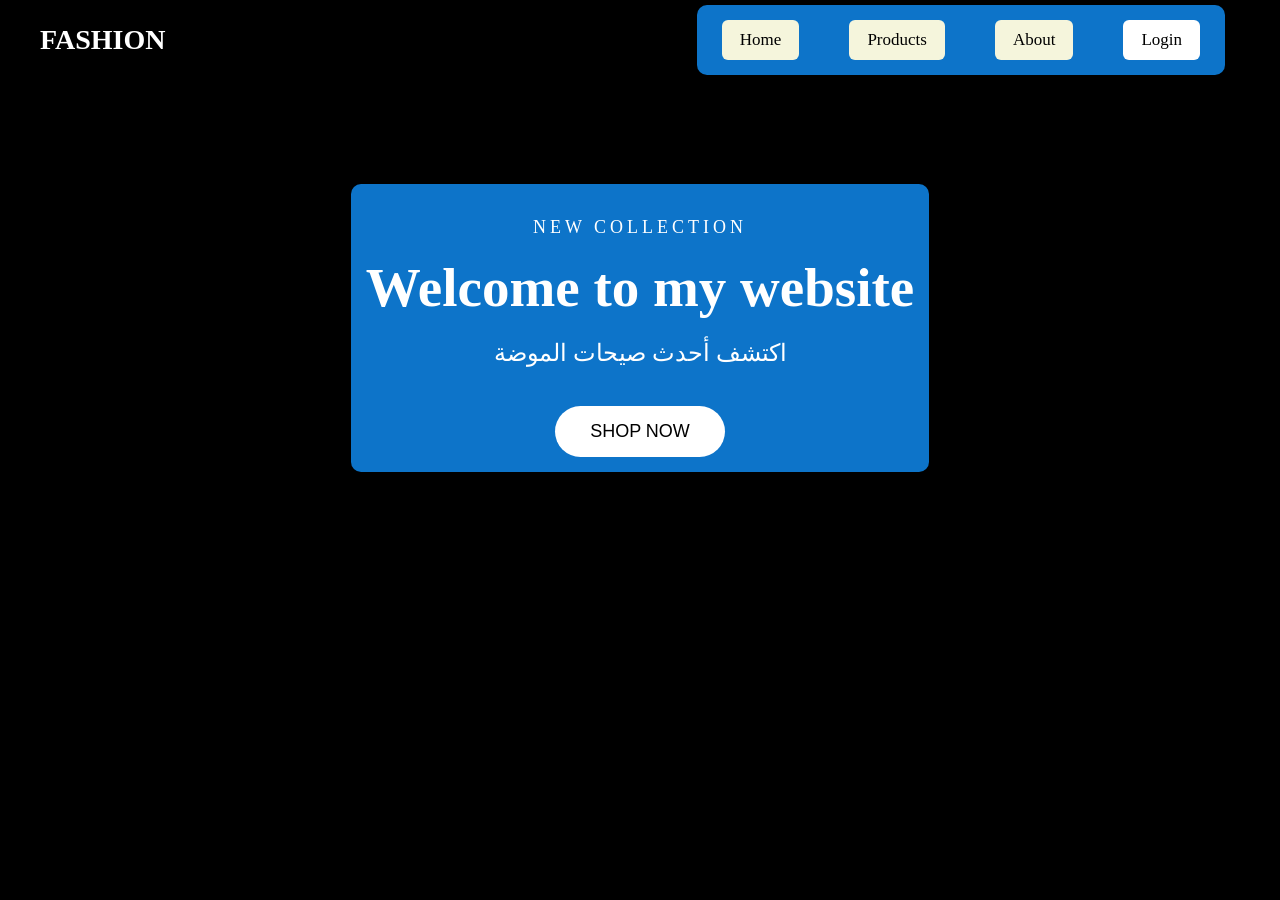
==== index.html @ d84d2590 "Add files via upload fashion-website" ====
<!DOCTYPE html>
<html lang="en">
<head>
    <title>Ebaz</title>
    <link rel="stylesheet" href="style.css">
    
</head>
<body>

    

</a>

</div>
<section class="hero">

    <div class="hero-text">
        <p>NEW COLLECTION</p>

        <h1 class="x">Welcome to my website</h1>

        <h2 class="x">اكتشف أحدث صيحات الموضة</h2>

        <a href="services.html">
            <button class="y">SHOP NOW</button>
        </a>
    </div>

</section>
<nav class="navbar">

    <h2 class="logo">FASHION</h2>

    <div class="nav-links">
        <a href="index.html">Home</a>
        <a href="services.html">Products</a>
        <a href="#">About</a>
        <a href="LOg in.html">Login</a>
    </div>

</nav>
</body>
</html>
---- style.css ----
body{
padding: 20px;
    background-color: rgb(0, 0, 0);
}
    
h1{
    color: rgb(13, 114, 155);
font-size: 35px;
    text-align: center;
}
p{
    font-size: 18px;
    text-align: center;
}
button{
    background-color:rgb(235, 229, 234) ;
    color: white;
    padding: 10px 20px;
    border: none;
    border-radius: 5px;
}
div{
    background-color: rgb(13, 116, 201);
    padding: 15px;
    margin: 15px;
    border-radius: 10px;
}
nav{
    text-align: center;
    margin-bottom: 15px;
}
nav a {
    text-decoration: none;
    margin: 0 10px;
     color: rgb(12, 156, 212);
     font-size: 18px;
     background-color: beige;
     border-radius: 8px;
     padding: 8px 15px;
     font-size: 12px;
      cursor: pointer;
      border: none;
}
button:hover{
   background-color: rgb(13, 139, 197);
    cursor:  poin}
.button{ color: black;}

body {
    animation: pageShow 1s ease;
}

.hero {
    min-height: 600px;
    display: flex;
    justify-content: center;
    align-items: center;
    text-align: center;
    background-image: linear-gradient(
    rgba(0, 0, 0, 0.5),
    rgba(0, 0, 0, 0.5)
), url("img/—Pngtree—men\'s\ shirts\ cotton\ fabrics\ wearing_6933161.png");

background-size: cover;
background-position: center;
    color: white;
        animation: heroImage 1.5s ease;
}

@keyframes heroImage {
    from {
        opacity: 0;
        transform: scale(1.05);
    }

    to {
        opacity: 1;
        transform: scale(1);
    }
}


.hero-text {
    animation: heroShow 1.2s ease;
}


.hero-text p {
    font-size: 18px;
    letter-spacing: 4px;
}

.hero-text h1 {
    font-size: 55px;
    margin: 15px 0;
}

.hero-text h2 {
    font-size: 24px;
    font-weight: normal;
}

.hero-text button {
    margin-top: 20px;
    padding: 15px 35px;
    border: none;
    border-radius: 8px;
    cursor: pointer;
    font-size: 18px;
    transition: 0.3s;
}

.hero-text button:hover {
    transform: scale(1.08);
}

@keyframes heroShow {
    from {
        opacity: 0;
        transform: translateY(50px);
    }

    to {
        opacity: 1;
        transform: translateY(0);
    }
}
.x{
    color: white;
}
.y{
    color: black;
}

.navbar {
    position: absolute;
    top: 0;
    left: 0;
    width: 100%;
    height: 80px;

    display: flex;
    align-items: center;
    justify-content: space-between;

    padding: 0 40px;
    box-sizing: border-box;

    z-index: 10;
}

.logo {
    color: white;
    font-size: 28px;
}

.nav-links {
    display: flex;
    gap: 30px;
}

.nav-links a {
    color: rgb(0, 0, 0);
    text-decoration: none;
    font-size: 17px;
    transition: 0.3s;
    padding: 10px 18px;
    border-radius: 6px;
}

.nav-links a:hover {
    color: #138a92;
    transform: translateY(-2px);
}
.nav-links a:last-child {
    background-color: white;
    color: black;
}

.nav-links a:last-child:hover {
    background-color: black;
    color: white;
}
.hero-text button {
    background: white;
    color: black;
    padding: 15px 35px;
    border: none;
    border-radius: 30px;
    font-size: 18px;
    cursor: pointer;
    transition: 0.3s;
}

.hero-text button:hover {
    transform: scale(1.1);
    background: black;
    color: white;
}
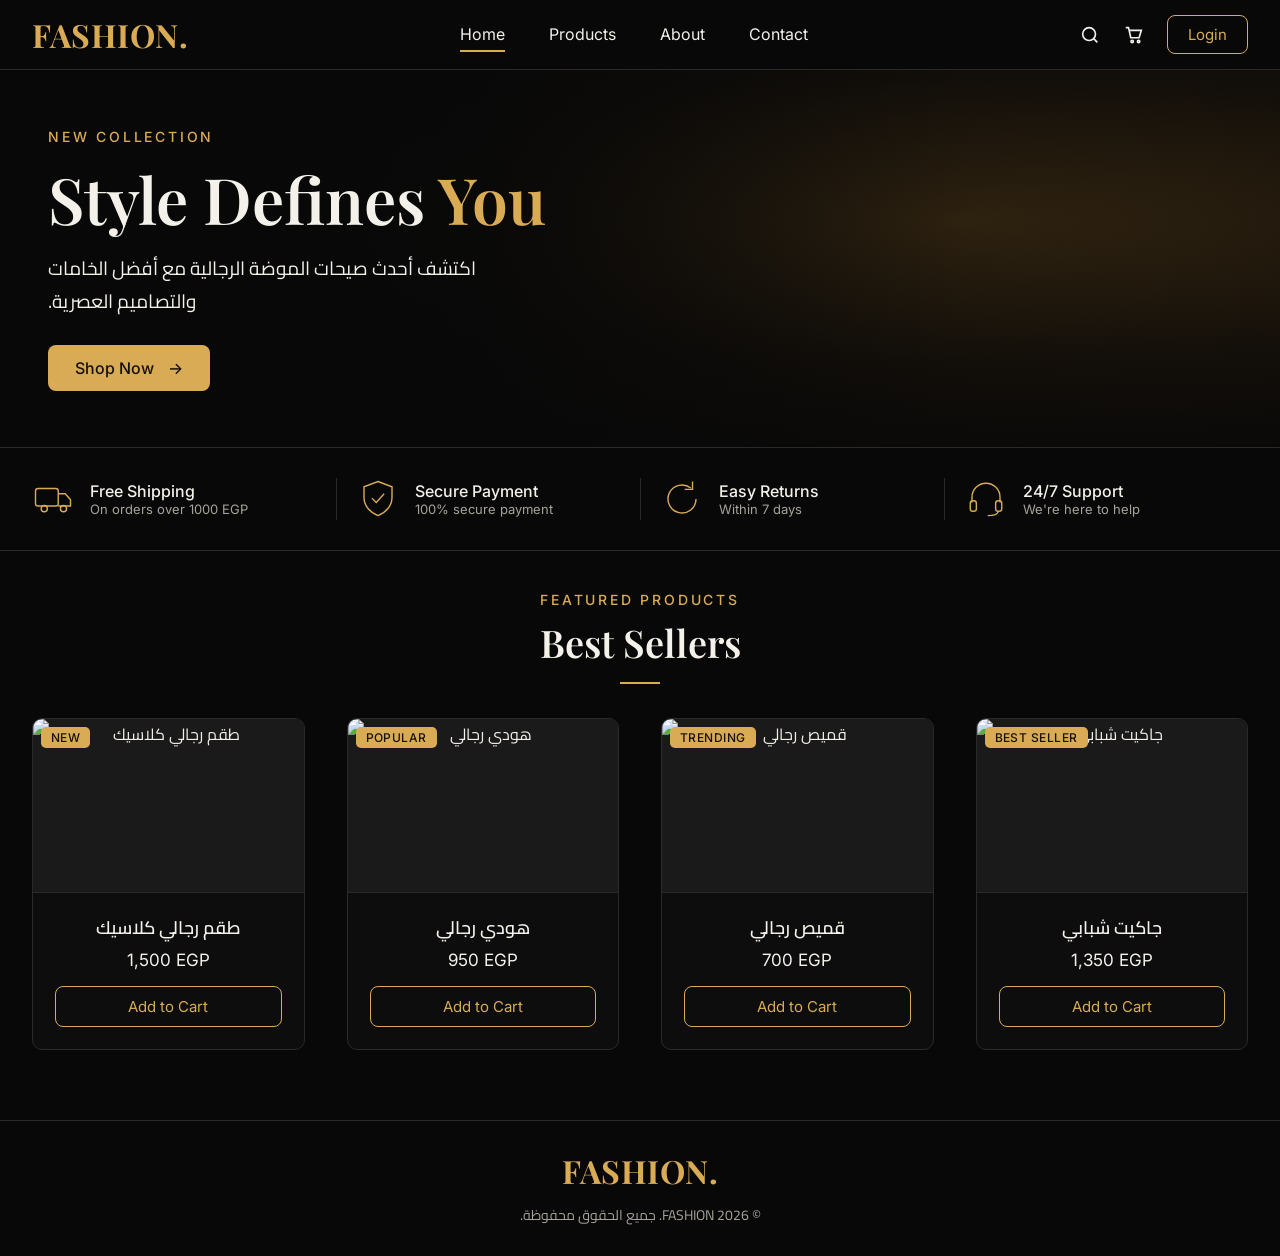
==== commit 69d925ae: "Add files via upload" ====
--- a/index.html
+++ b/index.html
@@ -1,43 +1,174 @@
-<!DOCTYPE html>
-<html lang="en">
-<head>
-    <title>Ebaz</title>
-    <link rel="stylesheet" href="style.css">
-    
-</head>
-<body>
-
-    
-
-</a>
-
-</div>
-<section class="hero">
-
-    <div class="hero-text">
-        <p>NEW COLLECTION</p>
-
-        <h1 class="x">Welcome to my website</h1>
-
-        <h2 class="x">اكتشف أحدث صيحات الموضة</h2>
-
-        <a href="services.html">
-            <button class="y">SHOP NOW</button>
-        </a>
-    </div>
-
-</section>
-<nav class="navbar">
-
-    <h2 class="logo">FASHION</h2>
-
-    <div class="nav-links">
-        <a href="index.html">Home</a>
-        <a href="services.html">Products</a>
-        <a href="#">About</a>
-        <a href="LOg in.html">Login</a>
-    </div>
-
-</nav>
-</body>
-</html>
+<!doctype html>
+<html lang="en" dir="ltr">
+  <head>
+    <meta charset="UTF-8" />
+    <meta name="viewport" content="width=device-width, initial-scale=1.0" />
+    <title>FASHION. | Style Defines You</title>
+    <link rel="preconnect" href="https://fonts.googleapis.com" />
+    <link rel="preconnect" href="https://fonts.gstatic.com" crossorigin />
+    <link
+      href="https://fonts.googleapis.com/css2?family=Playfair+Display:wght@500;600;700&family=Cairo:wght@400;600;700&family=Inter:wght@400;500&display=swap"
+      rel="stylesheet"
+    />
+    <link rel="stylesheet" href="style.css" />
+  </head>
+  <body>
+    <header class="header">
+      <a href="index.html" class="logo">FASHION.</a>
+
+      <nav class="navbar">
+        <a href="index.html" class="active">Home</a>
+        <a href="services.html">Products</a>
+        <a href="#about">About</a>
+        <a href="#contact">Contact</a>
+      </nav>
+
+      <div class="nav-actions">
+        <button class="icon-btn" aria-label="Search">
+          <svg viewBox="0 0 24 24">
+            <circle cx="11" cy="11" r="7" />
+            <path d="M20 20l-4-4" />
+          </svg>
+        </button>
+        <button class="icon-btn" aria-label="Cart">
+          <svg viewBox="0 0 24 24">
+            <path d="M3 4h3l2.5 11h9L20 7H7" />
+            <circle cx="10" cy="19" r="1.3" />
+            <circle cx="17" cy="19" r="1.3" />
+          </svg>
+        </button>
+        <a href="#" class="login-btn">Login</a>
+      </div>
+    </header>
+
+    <main>
+      <section class="hero">
+        <div class="hero-container">
+          <div class="hero-content">
+            <span class="eyebrow">NEW COLLECTION</span>
+            <h1>Style Defines <span>You</span></h1>
+            <p dir="rtl">
+              اكتشف أحدث صيحات الموضة الرجالية مع أفضل الخامات والتصاميم
+              العصرية.
+            </p>
+            <a href="services.html" class="btn-primary"
+              >Shop Now <span>→</span></a
+            >
+          </div>
+        </div>
+      </section>
+
+      <section class="features" id="about">
+        <div class="features-container">
+          <div class="feature-item">
+            <svg class="feature-icon" viewBox="0 0 48 48">
+              <rect x="4" y="12" width="26" height="20" rx="3" />
+              <path d="M30 18h8l6 7v7h-14" />
+              <circle cx="14" cy="35" r="3.5" />
+              <circle cx="36" cy="35" r="3.5" />
+            </svg>
+            <div class="feature-text">
+              <h3>Free Shipping</h3>
+              <p>On orders over 1000 EGP</p>
+            </div>
+          </div>
+          <div class="feature-item">
+            <svg class="feature-icon" viewBox="0 0 48 48">
+              <path d="M24 4l16 6v12c0 10-7 17-16 21C15 39 8 32 8 22V10z" />
+              <path d="M17 23l5 5 9-10" />
+            </svg>
+            <div class="feature-text">
+              <h3>Secure Payment</h3>
+              <p>100% secure payment</p>
+            </div>
+          </div>
+          <div class="feature-item">
+            <svg class="feature-icon" viewBox="0 0 48 48">
+              <path d="M40 24a16 16 0 1 1-6-12.5" />
+              <path d="M36 4v9h-9" />
+            </svg>
+            <div class="feature-text">
+              <h3>Easy Returns</h3>
+              <p>Within 7 days</p>
+            </div>
+          </div>
+          <div class="feature-item">
+            <svg class="feature-icon" viewBox="0 0 48 48">
+              <path d="M8 28v-6a16 16 0 0 1 32 0v6" />
+              <rect x="6" y="26" width="7" height="12" rx="3" />
+              <rect x="35" y="26" width="7" height="12" rx="3" />
+              <path d="M38 38c0 4-6 5-12 5" />
+            </svg>
+            <div class="feature-text">
+              <h3>24/7 Support</h3>
+              <p>We're here to help</p>
+            </div>
+          </div>
+        </div>
+      </section>
+
+      <section class="featured" id="featured">
+        <div class="section-heading">
+          <span class="eyebrow">FEATURED PRODUCTS</span>
+          <h2>Best Sellers</h2>
+          <div class="heading-line"></div>
+        </div>
+
+        <div class="product-grid">
+          <article class="product-card">
+            <div class="card-image">
+              <span class="badge">NEW</span>
+              <img src="img/set.jpg" alt="طقم رجالي كلاسيك" />
+            </div>
+            <div class="product-info">
+              <h3>طقم رجالي كلاسيك</h3>
+              <div class="price">1,500 EGP</div>
+              <button class="add-to-cart-btn">Add to Cart</button>
+            </div>
+          </article>
+
+          <article class="product-card">
+            <div class="card-image">
+              <span class="badge">POPULAR</span>
+              <img src="img/hoodie.png" alt="هودي رجالي" />
+            </div>
+            <div class="product-info">
+              <h3>هودي رجالي</h3>
+              <div class="price">950 EGP</div>
+              <button class="add-to-cart-btn">Add to Cart</button>
+            </div>
+          </article>
+
+          <article class="product-card">
+            <div class="card-image">
+              <span class="badge">TRENDING</span>
+              <img src="img/shirt.jpg" alt="قميص رجالي" />
+            </div>
+            <div class="product-info">
+              <h3>قميص رجالي</h3>
+              <div class="price">700 EGP</div>
+              <button class="add-to-cart-btn">Add to Cart</button>
+            </div>
+          </article>
+
+          <article class="product-card">
+            <div class="card-image">
+              <span class="badge">BEST SELLER</span>
+              <img src="img/jacket.jpg" alt="جاكيت شبابي" />
+            </div>
+            <div class="product-info">
+              <h3>جاكيت شبابي</h3>
+              <div class="price">1,350 EGP</div>
+              <button class="add-to-cart-btn">Add to Cart</button>
+            </div>
+          </article>
+        </div>
+      </section>
+    </main>
+
+    <footer class="footer" id="contact">
+      <a href="index.html" class="logo">FASHION.</a>
+      <p dir="rtl">© 2026 FASHION. جميع الحقوق محفوظة.</p>
+    </footer>
+  </body>
+</html>
--- a/style.css
+++ b/style.css
@@ -1,199 +1,105 @@
-body{
-padding: 20px;
-    background-color: rgb(0, 0, 0);
-}
-    
-h1{
-    color: rgb(13, 114, 155);
-font-size: 35px;
-    text-align: center;
-}
-p{
-    font-size: 18px;
-    text-align: center;
-}
-button{
-    background-color:rgb(235, 229, 234) ;
-    color: white;
-    padding: 10px 20px;
-    border: none;
-    border-radius: 5px;
-}
-div{
-    background-color: rgb(13, 116, 201);
-    padding: 15px;
-    margin: 15px;
-    border-radius: 10px;
-}
-nav{
-    text-align: center;
-    margin-bottom: 15px;
-}
-nav a {
-    text-decoration: none;
-    margin: 0 10px;
-     color: rgb(12, 156, 212);
-     font-size: 18px;
-     background-color: beige;
-     border-radius: 8px;
-     padding: 8px 15px;
-     font-size: 12px;
-      cursor: pointer;
-      border: none;
-}
-button:hover{
-   background-color: rgb(13, 139, 197);
-    cursor:  poin}
-.button{ color: black;}
-
-body {
-    animation: pageShow 1s ease;
-}
-
-.hero {
-    min-height: 600px;
-    display: flex;
-    justify-content: center;
-    align-items: center;
-    text-align: center;
-    background-image: linear-gradient(
-    rgba(0, 0, 0, 0.5),
-    rgba(0, 0, 0, 0.5)
-), url("img/—Pngtree—men\'s\ shirts\ cotton\ fabrics\ wearing_6933161.png");
-
-background-size: cover;
-background-position: center;
-    color: white;
-        animation: heroImage 1.5s ease;
-}
-
-@keyframes heroImage {
-    from {
-        opacity: 0;
-        transform: scale(1.05);
-    }
-
-    to {
-        opacity: 1;
-        transform: scale(1);
-    }
-}
-
-
-.hero-text {
-    animation: heroShow 1.2s ease;
-}
-
-
-.hero-text p {
-    font-size: 18px;
-    letter-spacing: 4px;
-}
-
-.hero-text h1 {
-    font-size: 55px;
-    margin: 15px 0;
-}
-
-.hero-text h2 {
-    font-size: 24px;
-    font-weight: normal;
-}
-
-.hero-text button {
-    margin-top: 20px;
-    padding: 15px 35px;
-    border: none;
-    border-radius: 8px;
-    cursor: pointer;
-    font-size: 18px;
-    transition: 0.3s;
-}
-
-.hero-text button:hover {
-    transform: scale(1.08);
-}
-
-@keyframes heroShow {
-    from {
-        opacity: 0;
-        transform: translateY(50px);
-    }
-
-    to {
-        opacity: 1;
-        transform: translateY(0);
-    }
-}
-.x{
-    color: white;
-}
-.y{
-    color: black;
-}
-
-.navbar {
-    position: absolute;
-    top: 0;
-    left: 0;
-    width: 100%;
-    height: 80px;
-
-    display: flex;
-    align-items: center;
-    justify-content: space-between;
-
-    padding: 0 40px;
-    box-sizing: border-box;
-
-    z-index: 10;
-}
-
-.logo {
-    color: white;
-    font-size: 28px;
-}
-
-.nav-links {
-    display: flex;
-    gap: 30px;
-}
-
-.nav-links a {
-    color: rgb(0, 0, 0);
-    text-decoration: none;
-    font-size: 17px;
-    transition: 0.3s;
-    padding: 10px 18px;
-    border-radius: 6px;
-}
-
-.nav-links a:hover {
-    color: #138a92;
-    transform: translateY(-2px);
-}
-.nav-links a:last-child {
-    background-color: white;
-    color: black;
-}
-
-.nav-links a:last-child:hover {
-    background-color: black;
-    color: white;
-}
-.hero-text button {
-    background: white;
-    color: black;
-    padding: 15px 35px;
-    border: none;
-    border-radius: 30px;
-    font-size: 18px;
-    cursor: pointer;
-    transition: 0.3s;
-}
-
-.hero-text button:hover {
-    transform: scale(1.1);
-    background: black;
-    color: white;
-}+/* ---------- Tokens ---------- */
+:root {
+    --bg: #080808;
+    --panel: #0d0d0d;
+    --line: #2a2a2a;
+    --gold: #d9ab55;
+    --text: #f4f1ea;
+    --muted: #a8a39a;
+    --serif: "Playfair Display", Georgia, serif;
+    --sans: "Inter", "Cairo", system-ui, sans-serif;
+    --ar: "Cairo", "Segoe UI", Tahoma, sans-serif;
+}
+
+* { box-sizing: border-box; margin: 0; padding: 0; }
+body { background: var(--bg); color: var(--text); font-family: var(--sans); }
+a { color: inherit; text-decoration: none; }
+button { font: inherit; cursor: pointer; }
+img { display: block; max-width: 100%; }
+
+.eyebrow { color: var(--gold); letter-spacing: .2em; font-size: 14px; font-weight: 500; }
+
+/* ---------- Header ---------- */
+.header {
+    display: flex; align-items: center; justify-content: space-between;
+    min-height: 70px; padding: 0 max(32px, calc((100% - 1280px) / 2 + 32px));
+    border-bottom: 1px solid var(--line);
+}
+.logo { font-family: var(--serif); font-weight: 700; font-size: 32px; color: var(--gold); letter-spacing: .5px; }
+.navbar { display: flex; gap: 44px; }
+.navbar a { padding: 6px 0; font-size: 16px; border-bottom: 2px solid transparent; transition: color .2s; }
+.navbar a.active { border-color: var(--gold); }
+.navbar a:hover { color: var(--gold); }
+.nav-actions { display: flex; align-items: center; gap: 22px; }
+.icon-btn { background: none; border: 0; color: var(--text); display: grid; place-items: center; }
+.icon-btn svg { width: 22px; height: 22px; stroke: currentColor; fill: none; stroke-width: 1.8; }
+.icon-btn:hover { color: var(--gold); }
+.login-btn { border: 1.5px solid var(--gold); color: var(--gold); padding: 9px 20px; border-radius: 8px; font-size: 15px; transition: background .2s, color .2s; }
+.login-btn:hover { background: var(--gold); color: #17110a; }
+
+/* ---------- Hero ---------- */
+.hero {
+    position: relative; min-height: 372px; display: flex; align-items: center;
+    border-bottom: 1px solid var(--line);
+    /* ضع صورة الهيرو في img/hero.jpg */
+    overflow: hidden;
+    background:
+        linear-gradient(90deg, #080808 0%, rgba(8,8,8,.92) 38%, rgba(8,8,8,.25) 75%, rgba(8,8,8,.1) 100%),
+        url("img/hero.jpg") right 20% / 60% auto no-repeat,
+        radial-gradient(ellipse at 75% 40%, #3a2a12 0, #15100a 45%, #080808 80%);
+}
+.hero-container { width: 100%; max-width: 1280px; margin: 0 auto; padding: 56px 32px 56px 48px; }
+.hero-content { max-width: 560px; }
+.hero h1 { font-family: var(--serif); font-weight: 600; font-size: clamp(40px, 6vw, 64px); line-height: 1.1; margin: 18px 0; text-align: left; }
+.hero h1 span { color: var(--gold); }
+.hero p { font-family: var(--ar); font-size: 19px; line-height: 1.7; max-width: 430px; margin-bottom: 28px; text-align: left; }
+.btn-primary { display: inline-flex; gap: 14px; align-items: center; background: var(--gold); color: #17110a; font-weight: 500; padding: 13px 27px; border-radius: 8px; transition: filter .2s; }
+.btn-primary:hover { filter: brightness(1.1); }
+
+/* ---------- Features ---------- */
+.features { border-bottom: 1px solid var(--line); }
+.features-container { max-width: 1280px; margin: 0 auto; padding: 30px 32px; display: grid; grid-template-columns: repeat(4, 1fr); }
+.feature-item { display: flex; align-items: center; gap: 16px; padding: 0 20px; border-left: 1px solid var(--line); }
+.feature-item:first-child { border-left: 0; padding-left: 0; }
+.feature-icon { width: 42px; height: 42px; flex: none; stroke: var(--gold); fill: none; stroke-width: 1.6; }
+.feature-text h3 { font-size: 16px; font-weight: 500; }
+.feature-text p { color: var(--muted); font-size: 13px; text-align: left; }
+
+/* ---------- Featured products ---------- */
+.featured { max-width: 1280px; margin: 0 auto; padding: 38px 32px 70px; text-align: center; }
+.section-heading h2 { font-family: var(--serif); font-weight: 600; font-size: 38px; margin-top: 8px; }
+.heading-line { width: 40px; height: 2px; background: var(--gold); margin: 14px auto 0; }
+.product-grid { display: grid; grid-template-columns: repeat(4, 1fr); gap: 42px; margin-top: 34px; }
+.product-card { background: var(--panel); border: 1px solid var(--line); border-radius: 10px; overflow: hidden; padding-bottom: 22px; }
+.card-image { position: relative; height: 174px; border-bottom: 1px solid var(--line); overflow: hidden; background: #1a1a1a; }
+.card-image img { width: 100%; height: 100%; object-fit: cover; object-position: top center; }
+.badge { position: absolute; top: 8px; left: 8px; z-index: 1; background: var(--gold); color: #17110a; font-size: 12px; font-weight: 500; padding: 3px 10px; border-radius: 5px; letter-spacing: .04em; }
+.product-info h3 { font-family: var(--ar); font-weight: 600; font-size: 18px; margin: 18px 0 6px; }
+.price { font-size: 17px; margin-bottom: 16px; }
+.add-to-cart-btn { display: block; width: calc(100% - 44px); margin: 0 auto; background: none; color: var(--gold); border: 1.5px solid var(--gold); border-radius: 8px; padding: 10px; font-size: 15px; transition: background .2s, color .2s; }
+.add-to-cart-btn:hover, .add-to-cart-btn:focus-visible { background: var(--gold); color: #17110a; outline: none; }
+
+/* ---------- Footer ---------- */
+.footer { border-top: 1px solid var(--line); padding: 28px 32px; text-align: center; }
+.footer p { color: var(--muted); font-family: var(--ar); font-size: 14px; margin-top: 10px; }
+
+/* ---------- Responsive ---------- */
+@media (max-width: 900px) {
+    .header { padding: 12px 20px; flex-wrap: wrap; row-gap: 8px; }
+    .navbar { order: 3; width: 100%; gap: 26px; overflow-x: auto; white-space: nowrap; }
+    .hero { background-position: center; }
+    .hero-container { padding: 48px 20px; }
+    .features-container { grid-template-columns: 1fr 1fr; gap: 24px; padding: 28px 20px; }
+    .feature-item, .feature-item:first-child { border: 0; padding: 0; }
+    .featured { padding: 38px 20px 60px; }
+    .product-grid { grid-template-columns: 1fr 1fr; gap: 20px; }
+}
+@media (max-width: 520px) {
+    .features-container, .product-grid { grid-template-columns: 1fr; }
+}
+
+/* ---------- Overlap guards ---------- */
+.header { position: relative; z-index: 20; background: var(--bg); }
+.hero-container { position: relative; z-index: 2; }
+.card-image img { position: static; }
+.product-card, .feature-item { min-width: 0; }
